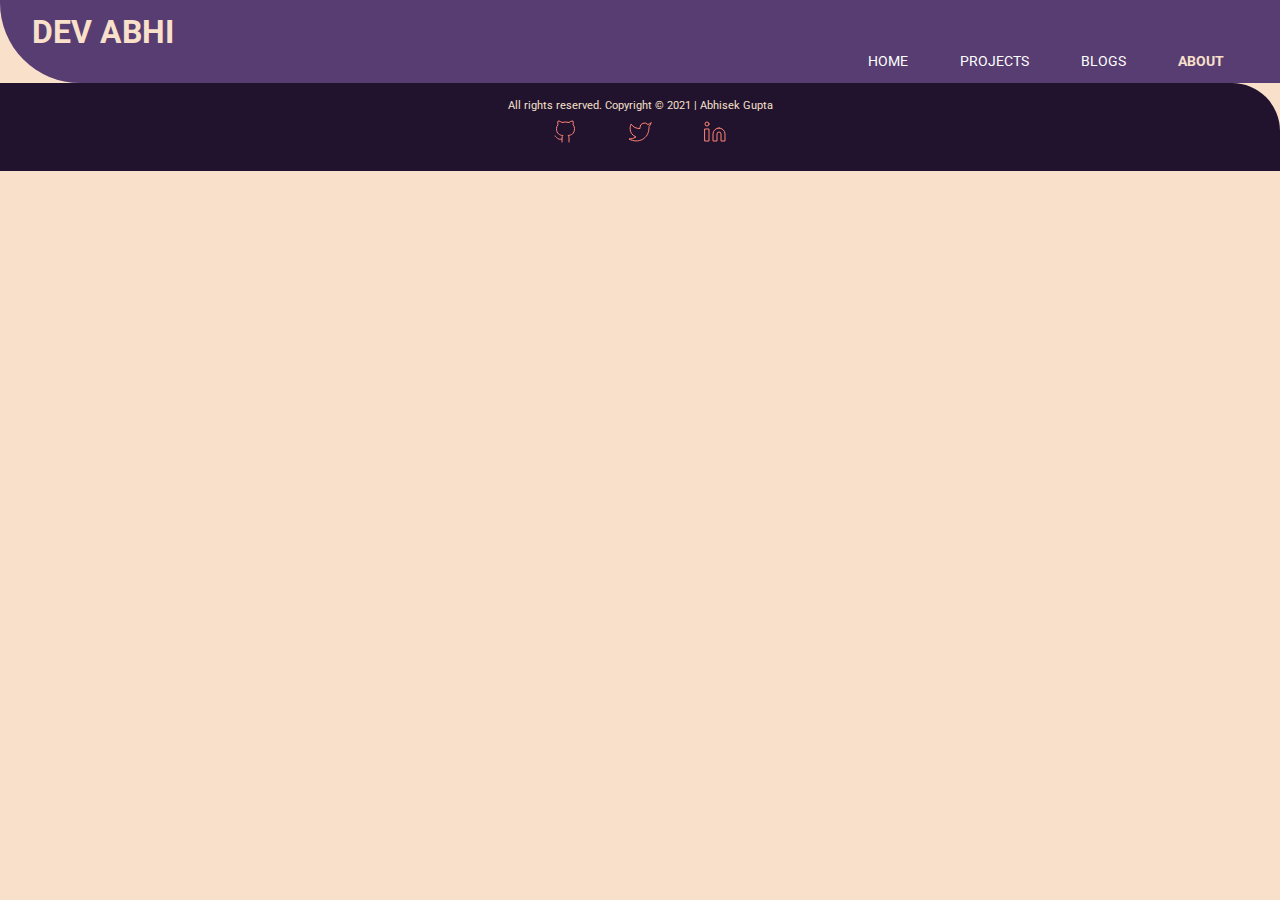
==== about.html @ a1730296 "feat: added multiple pages to site" ====
<!DOCTYPE html>
<html lang="en">
  <head>
    <meta charset="UTF-8" />
    <meta http-equiv="X-UA-Compatible" content="IE=edge" />
    <meta name="viewport" content="width=device-width, initial-scale=1.0" />
    <title>About | Abhisek Gupta</title>
    <link rel="stylesheet" href="style.css" />
  </head>
  <body>
    <!--Navbar-->
    <nav class="navigation container">
      <div class="nav-brand">DEV ABHI</div>
      <ul class="nav-pills">
        <li class="list-item-inline">
          <a href="/" class="link">Home</a>
        </li>
        <li class="list-item-inline">
          <a href="/projects.html" class="link">Projects</a>
        </li>
        <li class="list-item-inline">
          <a href="/blogs.html" class="link">Blogs</a>
        </li>
        <li class="list-item-inline">
          <a href="/about.html" class="link link-active">About</a>
        </li>
      </ul>
    </nav>
    <!--End of Navbar-->

    <!--Footer-->
    <footer class="footer">
      <div class="footer-header">
        All rights reserved. Copyright &copy; 2021 | Abhisek Gupta
      </div>
      <ul class="list-non-bullet">
        <li class="list-item-inline">
          <a
            href="https://github.com/abhisekgupta001"
            class="link"
            target="_blank"
          >
            <img class="social" src="/images/github.svg" alt=""
          /></a>
        </li>
        <li class="list-item-inline">
          <a href="https://twitter.com/dev_abhi_js" class="link" target="_blank"
            ><img class="social" src="/images/twitter.svg" alt=""
          /></a>
        </li>
        <li class="list-item-inline">
          <a
            href="https://www.linkedin.com/in/abhisek-gupta-7204101b2/"
            class="link"
            target="_blank"
            ><img class="social" src="/images/linkedin.svg" alt=""
          /></a>
        </li>
      </ul>
    </footer>
  </body>
</html>
---- style.css ----
@import url("https://fonts.googleapis.com/css2?family=Roboto:wght@400;700&display=swap");
:root {
  --primary-color: #583d72;
  --secondary-color: #ff8474;
  --light-color: #f8e0ca;
  --dark-footer: #21132e;
  --off-white: #ffc996;
}
* {
  margin: 0;
  padding: 0;
  box-sizing: border-box;
}
body {
  font-family: "Roboto", sans-serif;
  background-color: var(--light-color);
}
strong {
  font-weight: 700;
}

hr {
  margin: 1.2rem 0;
}

h1,
h2 {
  padding: 1rem 0;
}
/*container*/
.container {
  padding: 0 1rem;
}

.container-center {
  max-width: 1000px;
  margin: auto;
}

/*Links*/
.link {
  text-decoration: none;
  padding: 0.7rem 1rem;
}

.link-primary {
  margin-top: 1rem;
  background-color: var(--primary-color);
  color: #ffffff;
  border-radius: 0.4rem;
  border: 2px solid var(--primary-color);
}
.link-primary:hover {
  color: var(--primary-color);
  border-radius: 0.4rem;
  border: 2px solid var(--primary-color);
  background: transparent;
}

.link-secondary {
  color: var(--primary-color);
  border-radius: 0.4rem;
  border: 2px solid var(--primary-color);
}
.link-secondary:hover {
  background-color: var(--primary-color);
  color: #ffffff;
  border-radius: 0.4rem;
}

/*List*/
.list-non-bullet {
  list-style-type: none;
}

.list-item-inline {
  display: inline;
  padding: 0 0.5rem;
}

/*navigation*/
.navigation {
  margin: 0;
  background-color: var(--primary-color);
  padding: 0.8rem 2rem;
  border-bottom-left-radius: 5rem;
}
.nav-brand {
  color: var(--light-color);
  font-weight: bold;
  font-size: 2rem;
  text-align: left;
}
.navigation .nav-pills {
  text-align: right;
}
.navigation .link {
  color: #ffffff;
  text-transform: uppercase;
  font-size: 0.9rem;
}

.navigation .link-active {
  font-weight: bold;
  color: var(--light-color);
}

.navigation a:hover {
  color: var(--off-white);
}

/* header */
.hero {
  padding: 2rem 0;
  text-align: center;
}
.hero .hero-img {
  max-width: 600px;
  display: block;
  margin: 0 auto;
}
.hero .hero-heading {
  color: var(--dark-grey);
}

.hero-heading span {
  color: var(--primary-color);
}

/* section */
.section {
  padding: 4rem 2rem;
  text-align: center;
}

.section-off-white {
  background-color: var(--off-white);
}
.section p {
  margin-bottom: 2rem;
}
/*footer*/
.footer {
  text-align: center;
  background-color: var(--dark-footer);
  color: var(--light-color);
  padding: 1rem 1rem;
  border-top-right-radius: 3rem;
  font-size: 0.7rem;
}
.footer ul {
  margin: 0.5rem 1rem;
}

.footer li .social:hover {
  filter: opacity(0.5);
}
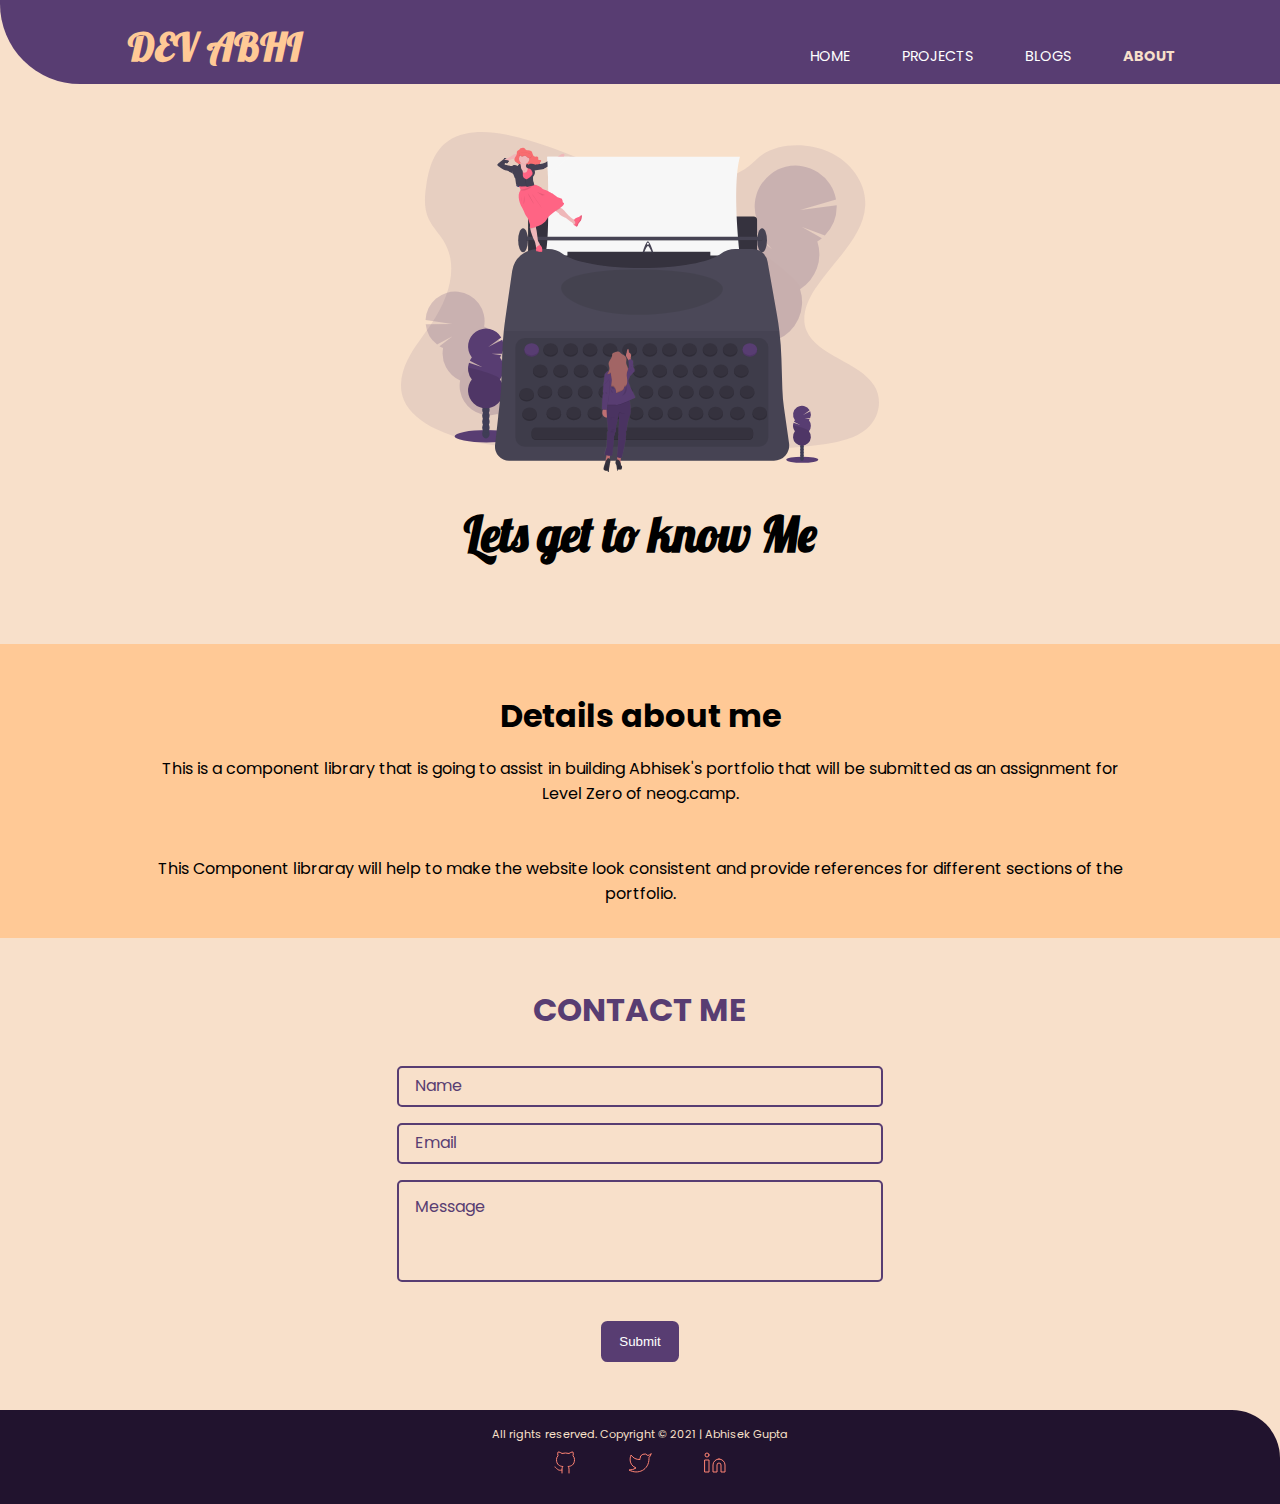
==== commit 95013032: "feat: added projects, blogs, about, contact form" ====
--- a/about.html
+++ b/about.html
@@ -27,6 +27,46 @@
       </ul>
     </nav>
     <!--End of Navbar-->
+
+    <header class="hero">
+      <img class="hero-img" src="images/hero-about.svg" alt="" />
+      <h1 class="hero-heading">Lets get to know Me</h1>
+    </header>
+    <section class="section about-me-details section-off-white">
+      <div class="container container-center">
+      <h1>Details about me</h1>
+      <p>
+        This is a component library that is going to assist in building Abhisek's
+        portfolio that will be submitted as an assignment for Level Zero of
+        neog.camp.
+      </p>
+      <br>
+      <br>
+      <p>
+        This Component libraray will help to make the website look consistent and
+        provide references for different sections of the portfolio.
+      </p>
+    </div>
+    </section>
+
+    <!--Contact Me-->
+    <section class="section conatiner">
+      <form name="contact" method="POST" data-netlify="true">
+        <h1>CONTACT ME</h2>
+        <div><input type="text" name="name" placeholder="Name" /><br /></div>
+        <div><input type="email" name="email" placeholder="Email" /><br /></div>
+        <div>
+          <textarea
+            name="message"
+            cols="35"
+            rows="5"
+            placeholder="Message"
+          ></textarea
+          ><br />
+        </div>
+        <button class="link link-primary">Submit</button>
+      </form>
+    </section>
 
     <!--Footer-->
     <footer class="footer">
--- a/style.css
+++ b/style.css
@@ -1,10 +1,11 @@
-@import url("https://fonts.googleapis.com/css2?family=Roboto:wght@400;700&display=swap");
+@import url("https://fonts.googleapis.com/css2?family=Lobster&family=Poppins:wght@300;400;700&display=swap");
 :root {
   --primary-color: #583d72;
   --secondary-color: #ff8474;
   --light-color: #f8e0ca;
   --dark-footer: #21132e;
   --off-white: #ffc996;
+  --placeholder-color: #291938;
 }
 * {
   margin: 0;
@@ -12,7 +13,7 @@
   box-sizing: border-box;
 }
 body {
-  font-family: "Roboto", sans-serif;
+  font-family: "Poppins", sans-serif;
   background-color: var(--light-color);
 }
 strong {
@@ -41,31 +42,37 @@
 .link {
   text-decoration: none;
   padding: 0.7rem 1rem;
+  cursor: pointer;
 }
 
 .link-primary {
-  margin-top: 1rem;
+  margin: 1rem 1rem;
   background-color: var(--primary-color);
   color: #ffffff;
   border-radius: 0.4rem;
   border: 2px solid var(--primary-color);
+  display: inline-block;
 }
 .link-primary:hover {
   color: var(--primary-color);
   border-radius: 0.4rem;
   border: 2px solid var(--primary-color);
   background: transparent;
+  display: inline-block;
 }
 
 .link-secondary {
-  color: var(--primary-color);
-  border-radius: 0.4rem;
-  border: 2px solid var(--primary-color);
+  margin: 1rem 1rem;
+  color: var(--primary-color);
+  border-radius: 0.4rem;
+  border: 2px solid var(--primary-color);
+  display: inline-block;
 }
 .link-secondary:hover {
   background-color: var(--primary-color);
   color: #ffffff;
   border-radius: 0.4rem;
+  display: inline-block;
 }
 
 /*List*/
@@ -78,6 +85,19 @@
   padding: 0 0.5rem;
 }
 
+.tech-list {
+  list-style: none;
+  color: var(--placeholder-color);
+  font-weight: 300;
+}
+
+.tech-list li {
+  display: inline-block;
+  background-color: #f7af6c;
+  padding: 0.4rem 0.4rem;
+  border-radius: 5px;
+  margin: 1rem 0.2rem;
+}
 /*navigation*/
 .navigation {
   margin: 0;
@@ -86,13 +106,19 @@
   border-bottom-left-radius: 5rem;
 }
 .nav-brand {
-  color: var(--light-color);
+  color: var(--off-white);
   font-weight: bold;
-  font-size: 2rem;
+  font-size: 2.5rem;
   text-align: left;
+  padding: 0.5rem 0 0 1rem;
+  font-family: "Lobster", sans-serif;
+  display: inline-block;
+  margin-left: 5rem;
 }
 .navigation .nav-pills {
   text-align: right;
+  display: inline-block;
+  margin-left: 30rem;
 }
 .navigation .link {
   color: #ffffff;
@@ -111,16 +137,20 @@
 
 /* header */
 .hero {
-  padding: 2rem 0;
+  padding: 3rem 0;
   text-align: center;
 }
 .hero .hero-img {
   max-width: 600px;
+  height: 340px;
   display: block;
   margin: 0 auto;
 }
 .hero .hero-heading {
   color: var(--dark-grey);
+  font-size: 3rem;
+  margin: 1rem 0;
+  font-family: "Lobster", sans-serif;
 }
 
 .hero-heading span {
@@ -129,16 +159,15 @@
 
 /* section */
 .section {
-  padding: 4rem 2rem;
-  text-align: center;
+  padding: 2rem 2rem;
+  text-align: center;
+  min-height: 200px;
 }
 
 .section-off-white {
   background-color: var(--off-white);
 }
-.section p {
-  margin-bottom: 2rem;
-}
+
 /*footer*/
 .footer {
   text-align: center;
@@ -155,3 +184,42 @@
 .footer li .social:hover {
   filter: opacity(0.5);
 }
+
+/*Project*/
+.project-list-item {
+  text-align: center;
+}
+.project-list-item li {
+  padding: 2rem 0;
+}
+
+/*contact*/
+.section form div {
+  margin: 1rem 0;
+}
+
+form h1 {
+  color: var(--primary-color);
+  text-transform: uppercase;
+}
+
+.section input[type="text"],
+.section input[type="email"],
+.section textarea {
+  width: 40%;
+  padding: 0.7rem 1rem;
+  outline: none;
+  border: 2px solid var(--primary-color);
+  border-radius: 5px;
+  box-sizing: border-box;
+  background-color: var(--light-color);
+  color: var(--placeholder-color);
+  resize: none;
+}
+.section input[type="text"]::placeholder,
+.section input[type="email"]::placeholder,
+.section textarea::placeholder {
+  color: var(--primary-color);
+  font-size: 1rem;
+  font-family: "Poppins", sans-serif;
+}
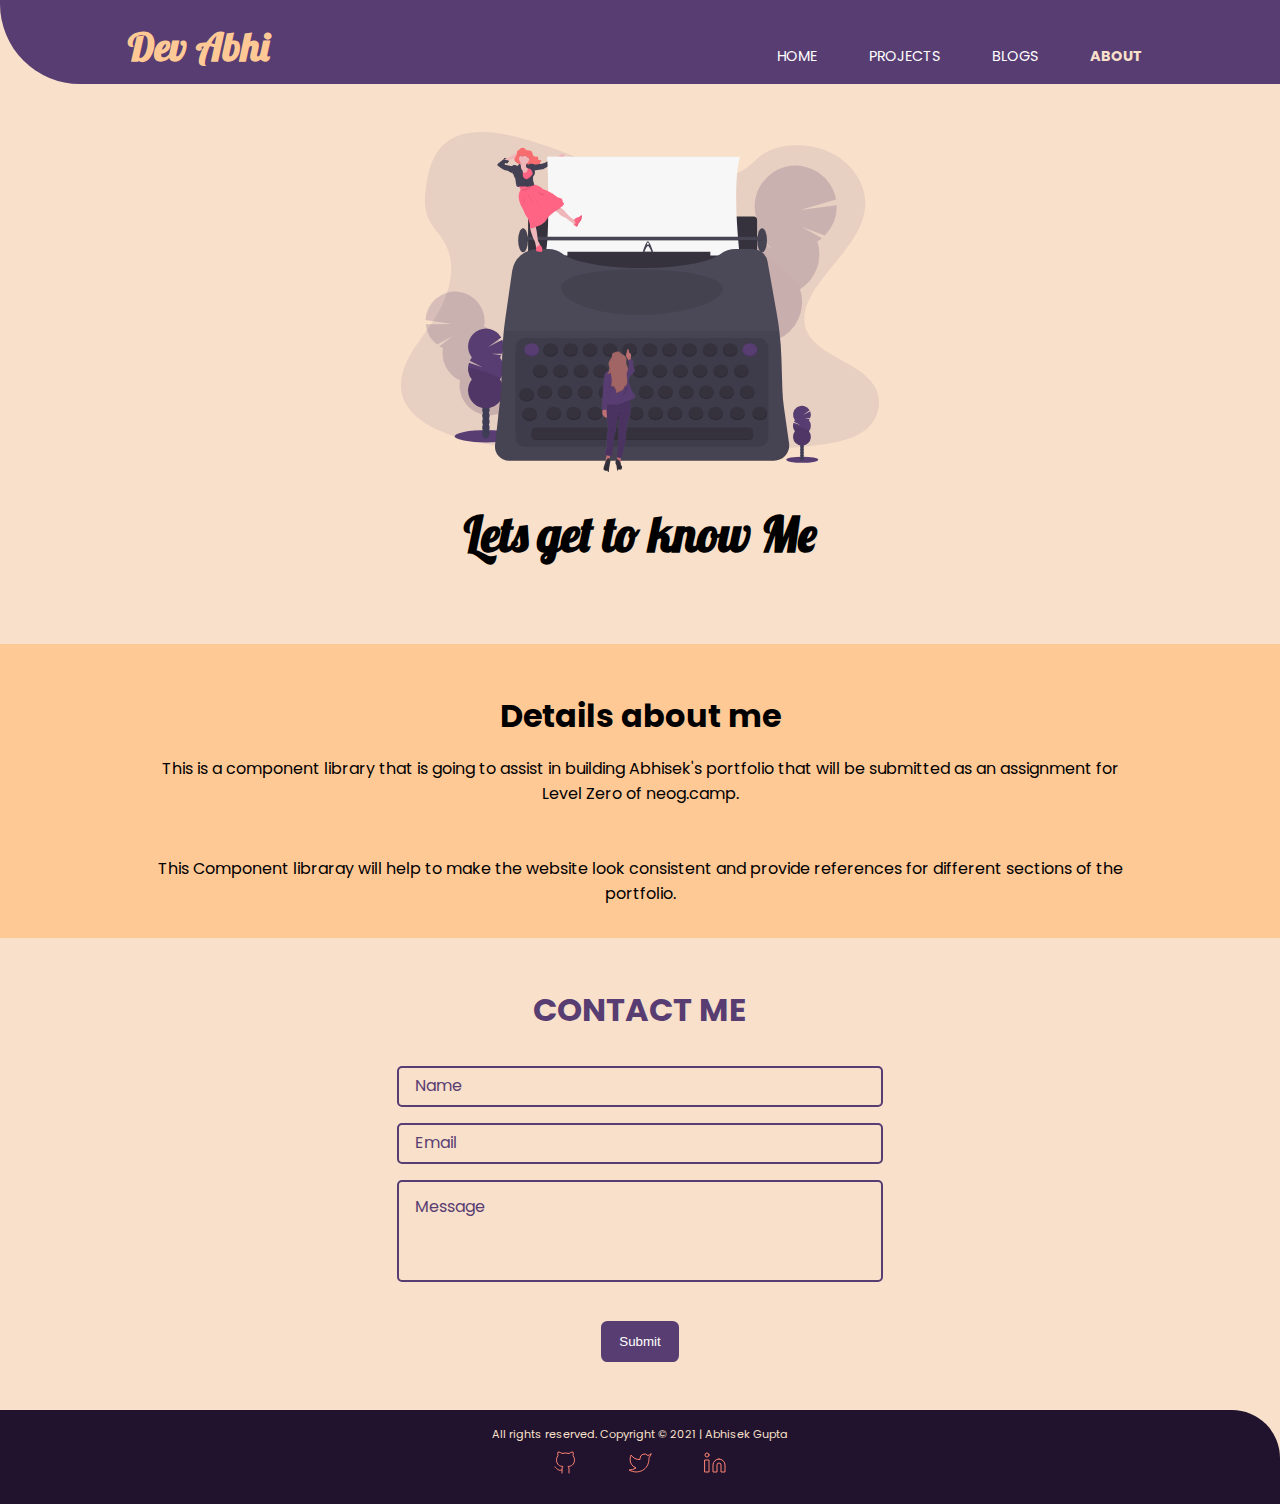
==== commit d543fb71: "style: made the site responsive" ====
--- a/about.html
+++ b/about.html
@@ -10,7 +10,7 @@
   <body>
     <!--Navbar-->
     <nav class="navigation container">
-      <div class="nav-brand">DEV ABHI</div>
+      <div class="nav-brand">Dev Abhi</div>
       <ul class="nav-pills">
         <li class="list-item-inline">
           <a href="/" class="link">Home</a>
--- a/style.css
+++ b/style.css
@@ -104,6 +104,7 @@
   background-color: var(--primary-color);
   padding: 0.8rem 2rem;
   border-bottom-left-radius: 5rem;
+  width: 100%;
 }
 .nav-brand {
   color: var(--off-white);
@@ -223,3 +224,77 @@
   font-size: 1rem;
   font-family: "Poppins", sans-serif;
 }
+
+@media only screen and (max-width: 600px) {
+  .navigation {
+    overflow: hidden;
+    text-align: center;
+    border-bottom-left-radius: 2rem;
+    border-bottom-right-radius: 2rem;
+    position: fixed;
+  }
+  .nav-brand {
+    text-align: center;
+    display: block;
+    margin: 0 auto;
+  }
+  .navigation .nav-pills {
+    display: inline-block;
+    margin: 0 auto;
+  }
+
+  .navigation .link {
+    padding: 0 0.2rem;
+  }
+  .hero .hero-img {
+    width: 300px;
+    max-width: 400px;
+    height: 340px;
+    display: block;
+    margin: 0 auto;
+  }
+  .hero .hero-heading {
+    font-size: 2rem;
+    margin: 0.5rem 0;
+  }
+  .section input[type="text"],
+  .section input[type="email"],
+  .section textarea {
+    width: 80%;
+  }
+  .footer {
+    border-top-right-radius: 2rem;
+    border-top-left-radius: 2rem;
+  }
+}
+
+@media only screen and (max-width: 1080px) {
+  .navigation {
+    border-bottom-left-radius: 2rem;
+    border-bottom-right-radius: 2rem;
+    text-align: center;
+    overflow: hidden;
+  }
+  .nav-brand {
+    text-align: center;
+    display: block;
+    margin: 0 auto;
+  }
+  .navigation .nav-pills {
+    display: inline-block;
+    margin: 0 auto;
+  }
+
+  .navigation .link {
+    padding: 0 0.2rem;
+  }
+  .section input[type="text"],
+  .section input[type="email"],
+  .section textarea {
+    width: 80%;
+  }
+  .footer {
+    border-top-right-radius: 2rem;
+    border-top-left-radius: 2rem;
+  }
+}
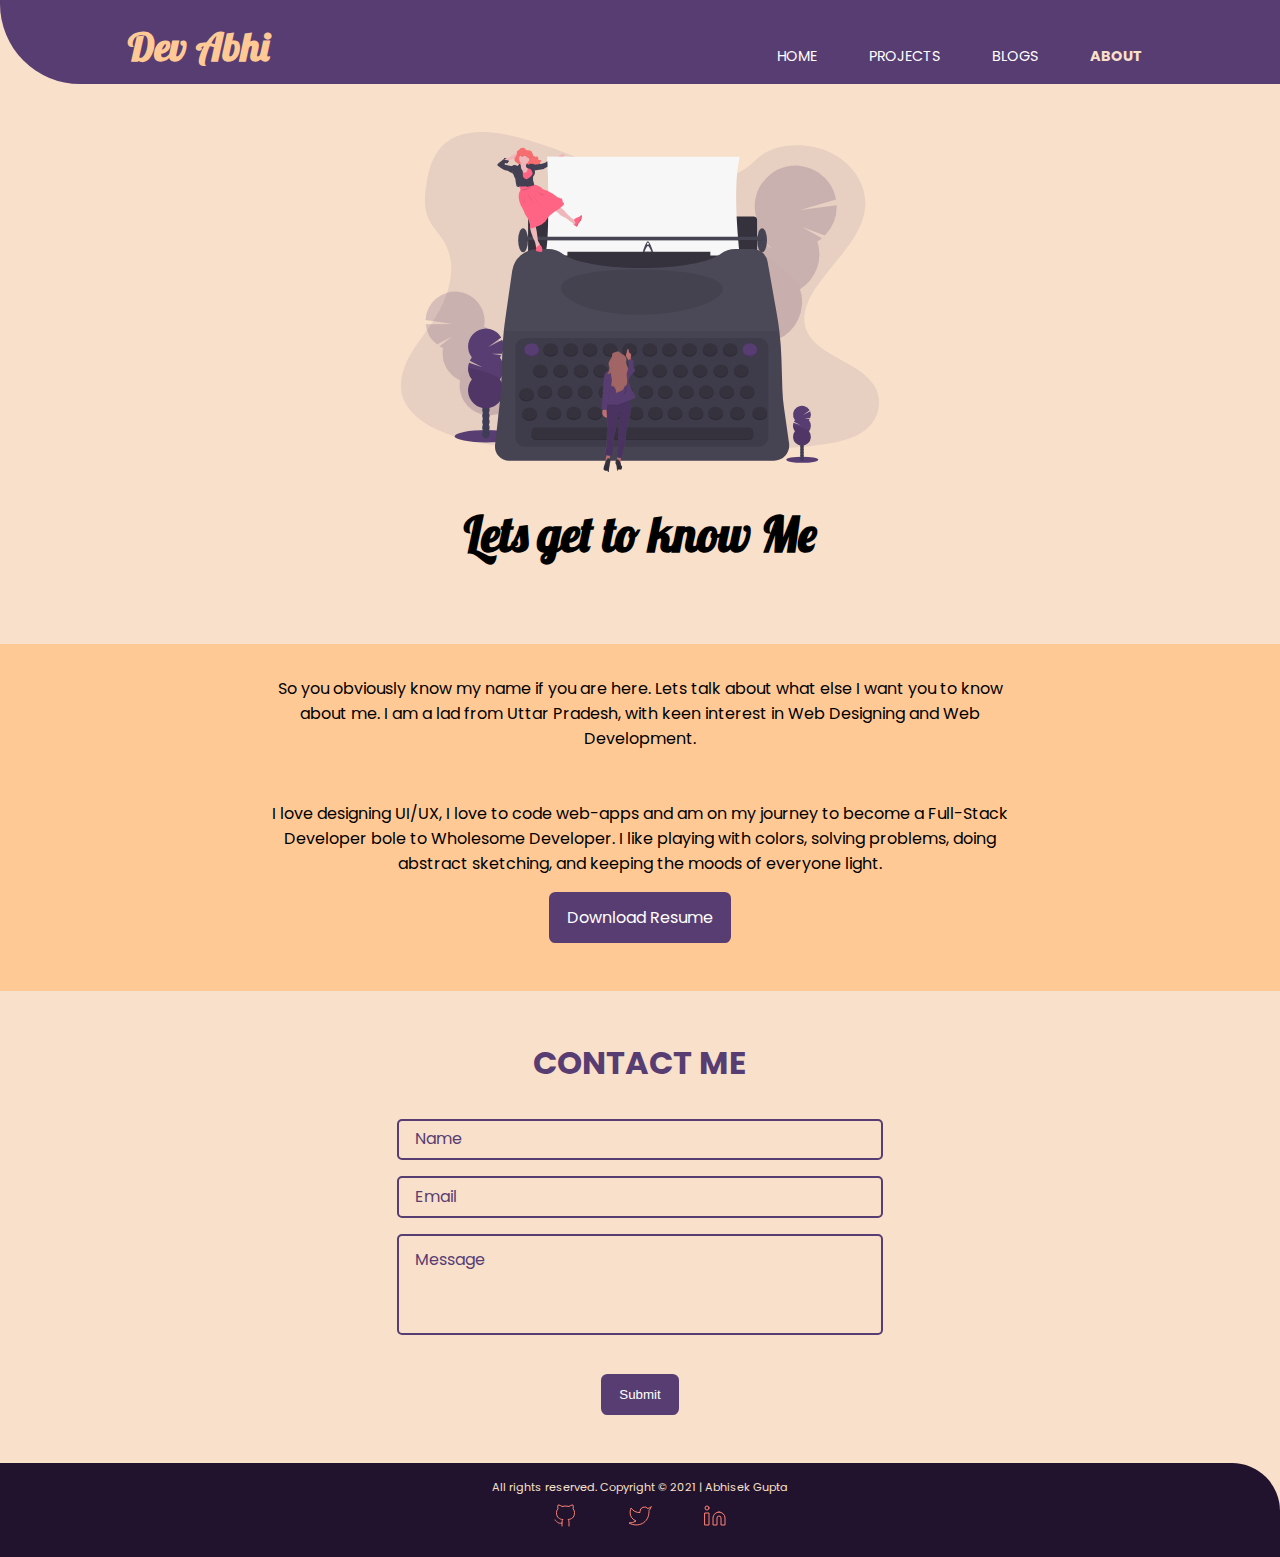
==== commit e008c0a4: "doc:updated about section" ====
--- a/about.html
+++ b/about.html
@@ -34,18 +34,17 @@
     </header>
     <section class="section about-me-details section-off-white">
       <div class="container container-center">
-      <h1>Details about me</h1>
       <p>
-        This is a component library that is going to assist in building Abhisek's
-        portfolio that will be submitted as an assignment for Level Zero of
-        neog.camp.
-      </p>
-      <br>
-      <br>
-      <p>
-        This Component libraray will help to make the website look consistent and
-        provide references for different sections of the portfolio.
-      </p>
+        So you obviously know my name if you are here. Lets talk about what else I want you to know about me.
+        I am a lad from Uttar Pradesh, with keen interest in Web Designing and Web Development.
+        </p>
+        <br>
+        <br>
+        <p>
+          I love designing UI/UX, I love to code web-apps and am on my journey to become a Full-Stack Developer bole to Wholesome Developer.
+          I like playing with colors, solving problems, doing abstract sketching, and keeping the moods of everyone light.
+        </p> 
+        <a href="" class="link link-primary" download="Abhisek_Gupta_resume.pdf">Download Resume</a>
     </div>
     </section>
 
--- a/style.css
+++ b/style.css
@@ -34,7 +34,7 @@
 }
 
 .container-center {
-  max-width: 1000px;
+  max-width: 800px;
   margin: auto;
 }
 
@@ -52,6 +52,7 @@
   border-radius: 0.4rem;
   border: 2px solid var(--primary-color);
   display: inline-block;
+  transition: all 0.3s ease-in;
 }
 .link-primary:hover {
   color: var(--primary-color);
@@ -67,6 +68,7 @@
   border-radius: 0.4rem;
   border: 2px solid var(--primary-color);
   display: inline-block;
+  transition: all 0.3s ease-in;
 }
 .link-secondary:hover {
   background-color: var(--primary-color);
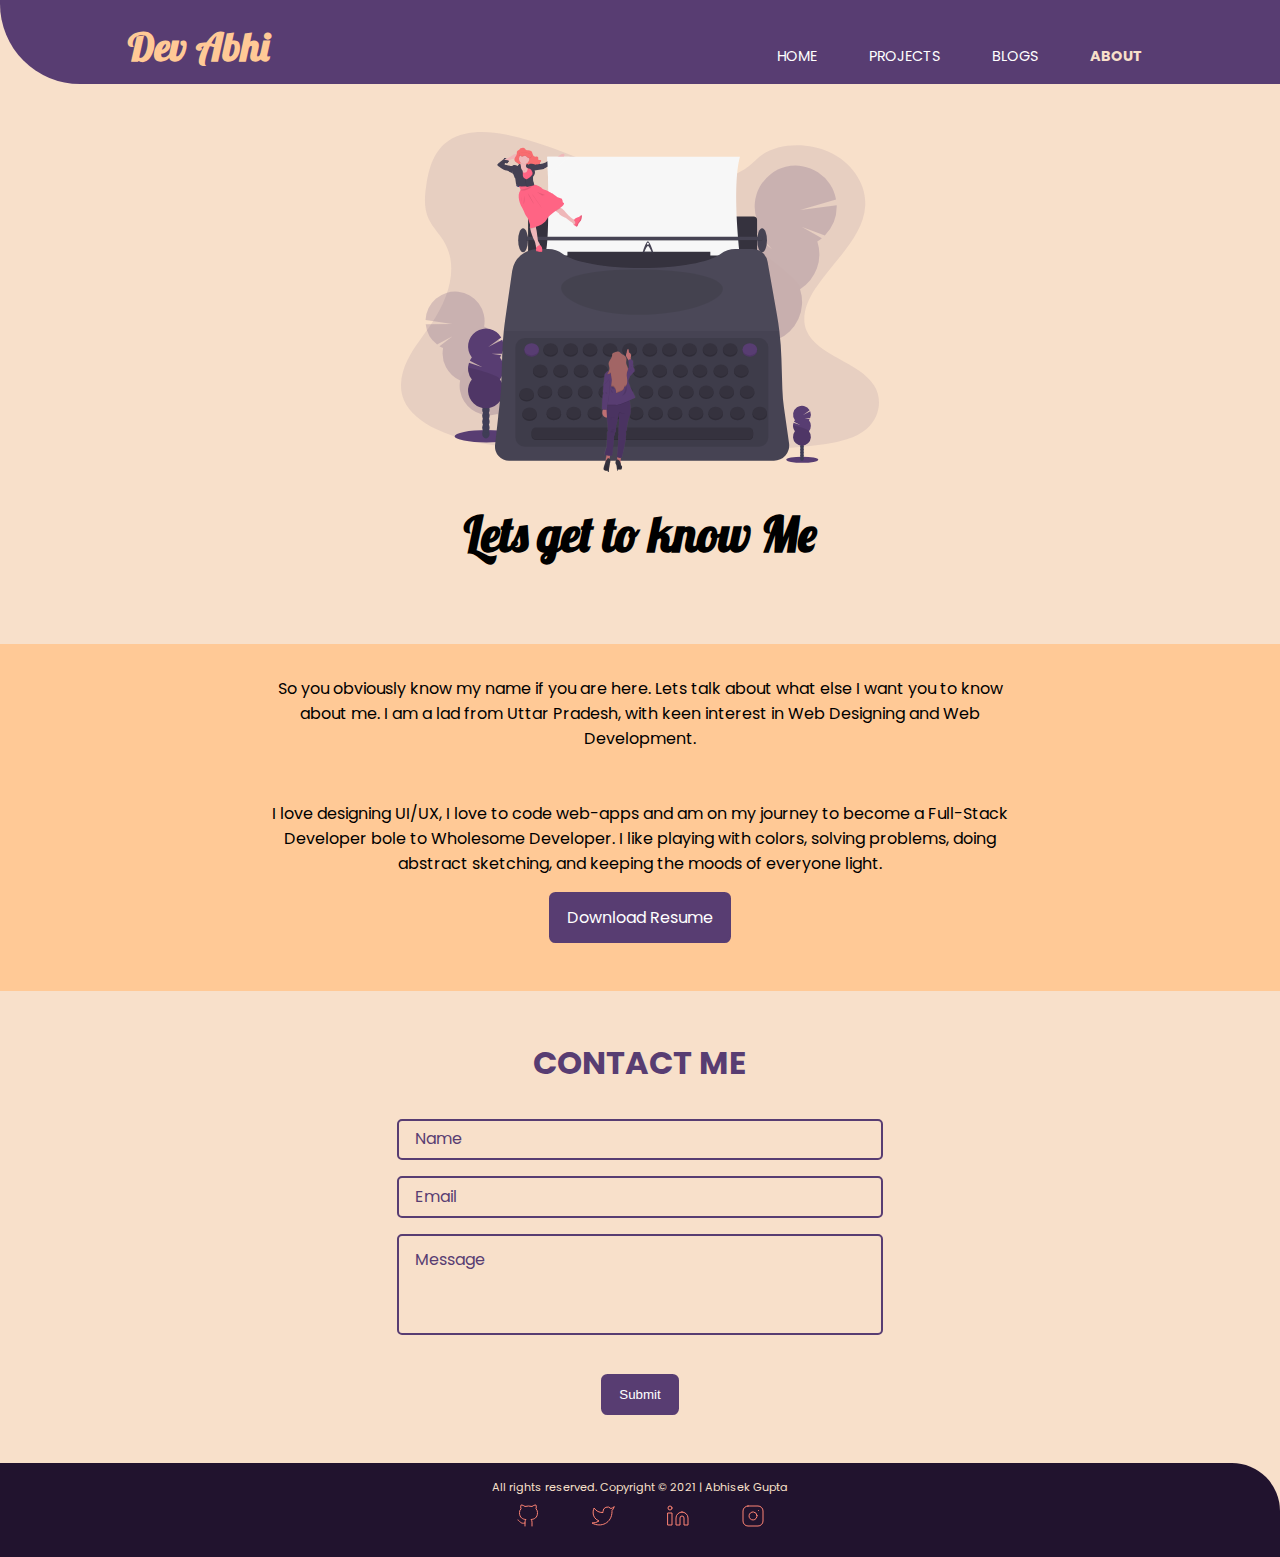
==== commit cb8a423b: "doc: added instagram social link" ====
--- a/about.html
+++ b/about.html
@@ -95,6 +95,11 @@
             ><img class="social" src="/images/linkedin.svg" alt=""
           /></a>
         </li>
+        <li class="list-item-inline">
+          <a href="https://www.instagram.com/its.abhi.shake/" class="link" target="_blank"
+            ><img class="social" src="/images/instagram.svg" alt=""
+          /></a>
+        </li>
       </ul>
     </footer>
   </body>
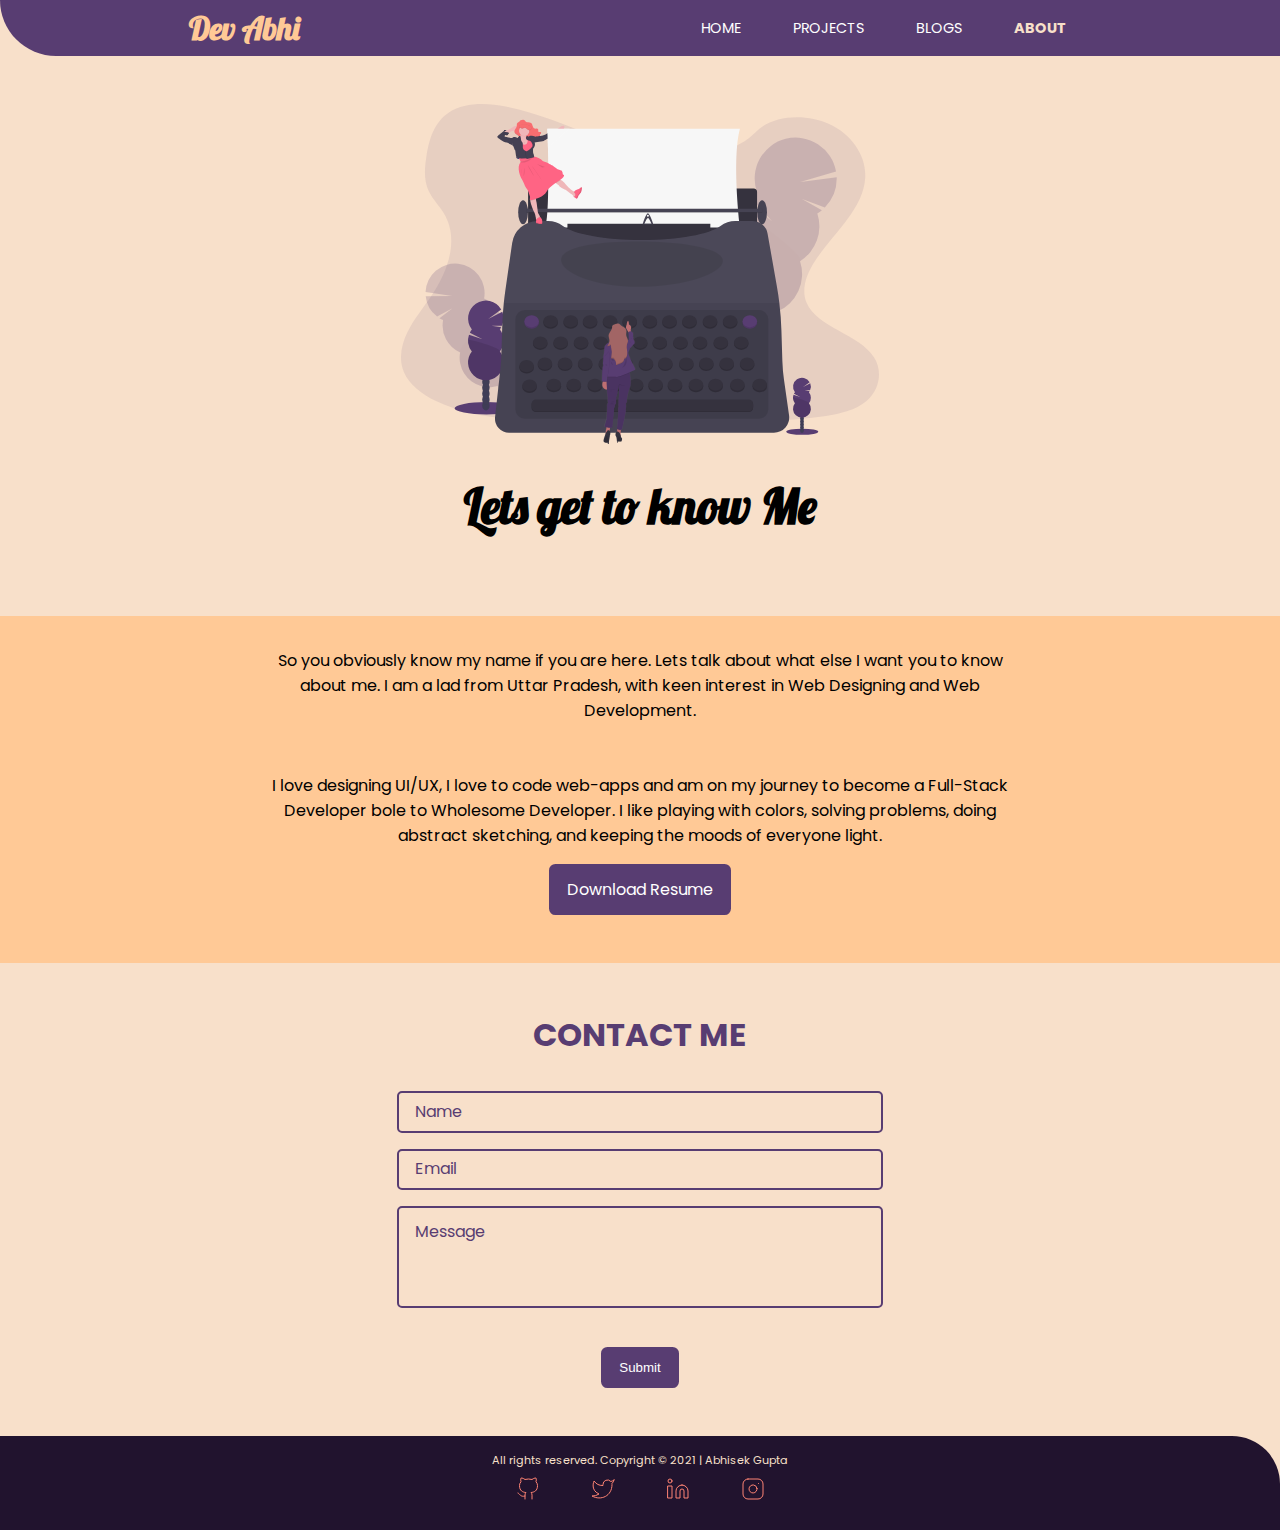
==== commit 630de6fc: "style: changed hero used flex made responsive" ====
--- a/about.html
+++ b/about.html
@@ -44,7 +44,7 @@
           I love designing UI/UX, I love to code web-apps and am on my journey to become a Full-Stack Developer bole to Wholesome Developer.
           I like playing with colors, solving problems, doing abstract sketching, and keeping the moods of everyone light.
         </p> 
-        <a href="" class="link link-primary" download="Abhisek_Gupta_resume.pdf">Download Resume</a>
+        <a href="/blogs/Abhisek_Gupta_resume.pdf" class="link link-primary" download="Abhisek_Gupta_resume.pdf">Download Resume</a>
     </div>
     </section>
 
--- a/style.css
+++ b/style.css
@@ -15,6 +15,7 @@
 body {
   font-family: "Poppins", sans-serif;
   background-color: var(--light-color);
+  scroll-behavior: smooth;
 }
 strong {
   font-weight: 700;
@@ -102,26 +103,19 @@
 }
 /*navigation*/
 .navigation {
-  margin: 0;
+  padding: 0.5rem 0;
+  border-bottom-left-radius: 5rem;
+  min-width: 100%;
   background-color: var(--primary-color);
-  padding: 0.8rem 2rem;
-  border-bottom-left-radius: 5rem;
-  width: 100%;
+  display: flex;
+  justify-content: space-around;
+  align-items: center;
 }
 .nav-brand {
   color: var(--off-white);
   font-weight: bold;
-  font-size: 2.5rem;
-  text-align: left;
-  padding: 0.5rem 0 0 1rem;
+  font-size: 2rem;
   font-family: "Lobster", sans-serif;
-  display: inline-block;
-  margin-left: 5rem;
-}
-.navigation .nav-pills {
-  text-align: right;
-  display: inline-block;
-  margin-left: 30rem;
 }
 .navigation .link {
   color: #ffffff;
@@ -139,6 +133,37 @@
 }
 
 /* header */
+.top-content {
+  margin-top: -3rem;
+  display: flex;
+  align-items: center;
+  justify-content: space-around;
+}
+.hero-info {
+  display: flex;
+  flex-direction: column;
+  align-items: start;
+}
+.hero-info > h1,
+.hero-info > h2 {
+  padding: 0;
+  margin: 0;
+}
+.hero-info > h2 {
+  font-weight: 400;
+  font-size: 2rem;
+  margin: 0 0 0 1rem;
+}
+.hero-greet {
+  margin: 0 0 -1rem 0rem;
+}
+
+.hero-name {
+  color: var(--dark-grey);
+  font-size: 5rem;
+  font-family: "Lobster", sans-serif;
+}
+
 .hero {
   padding: 3rem 0;
   text-align: center;
@@ -148,6 +173,9 @@
   height: 340px;
   display: block;
   margin: 0 auto;
+}
+#main-image {
+  width: 450px;
 }
 .hero .hero-heading {
   color: var(--dark-grey);
@@ -229,25 +257,34 @@
 
 @media only screen and (max-width: 600px) {
   .navigation {
-    overflow: hidden;
-    text-align: center;
+    flex-direction: column;
+    justify-content: center;
+    gap: 0.2rem;
     border-bottom-left-radius: 2rem;
     border-bottom-right-radius: 2rem;
-    position: fixed;
   }
   .nav-brand {
     text-align: center;
-    display: block;
     margin: 0 auto;
   }
   .navigation .nav-pills {
-    display: inline-block;
     margin: 0 auto;
   }
 
   .navigation .link {
     padding: 0 0.2rem;
   }
+  .top-content {
+    flex-direction: column-reverse;
+  }
+  #main-image {
+    width: 350px;
+    margin-left: 4rem;
+  }
+  .hero-info {
+    align-items: center;
+  }
+
   .hero .hero-img {
     width: 300px;
     max-width: 400px;
@@ -270,13 +307,7 @@
   }
 }
 
-@media only screen and (max-width: 1080px) {
-  .navigation {
-    border-bottom-left-radius: 2rem;
-    border-bottom-right-radius: 2rem;
-    text-align: center;
-    overflow: hidden;
-  }
+/* @media only screen and (max-width: 1080px) {
   .nav-brand {
     text-align: center;
     display: block;
@@ -299,4 +330,4 @@
     border-top-right-radius: 2rem;
     border-top-left-radius: 2rem;
   }
-}
+} */
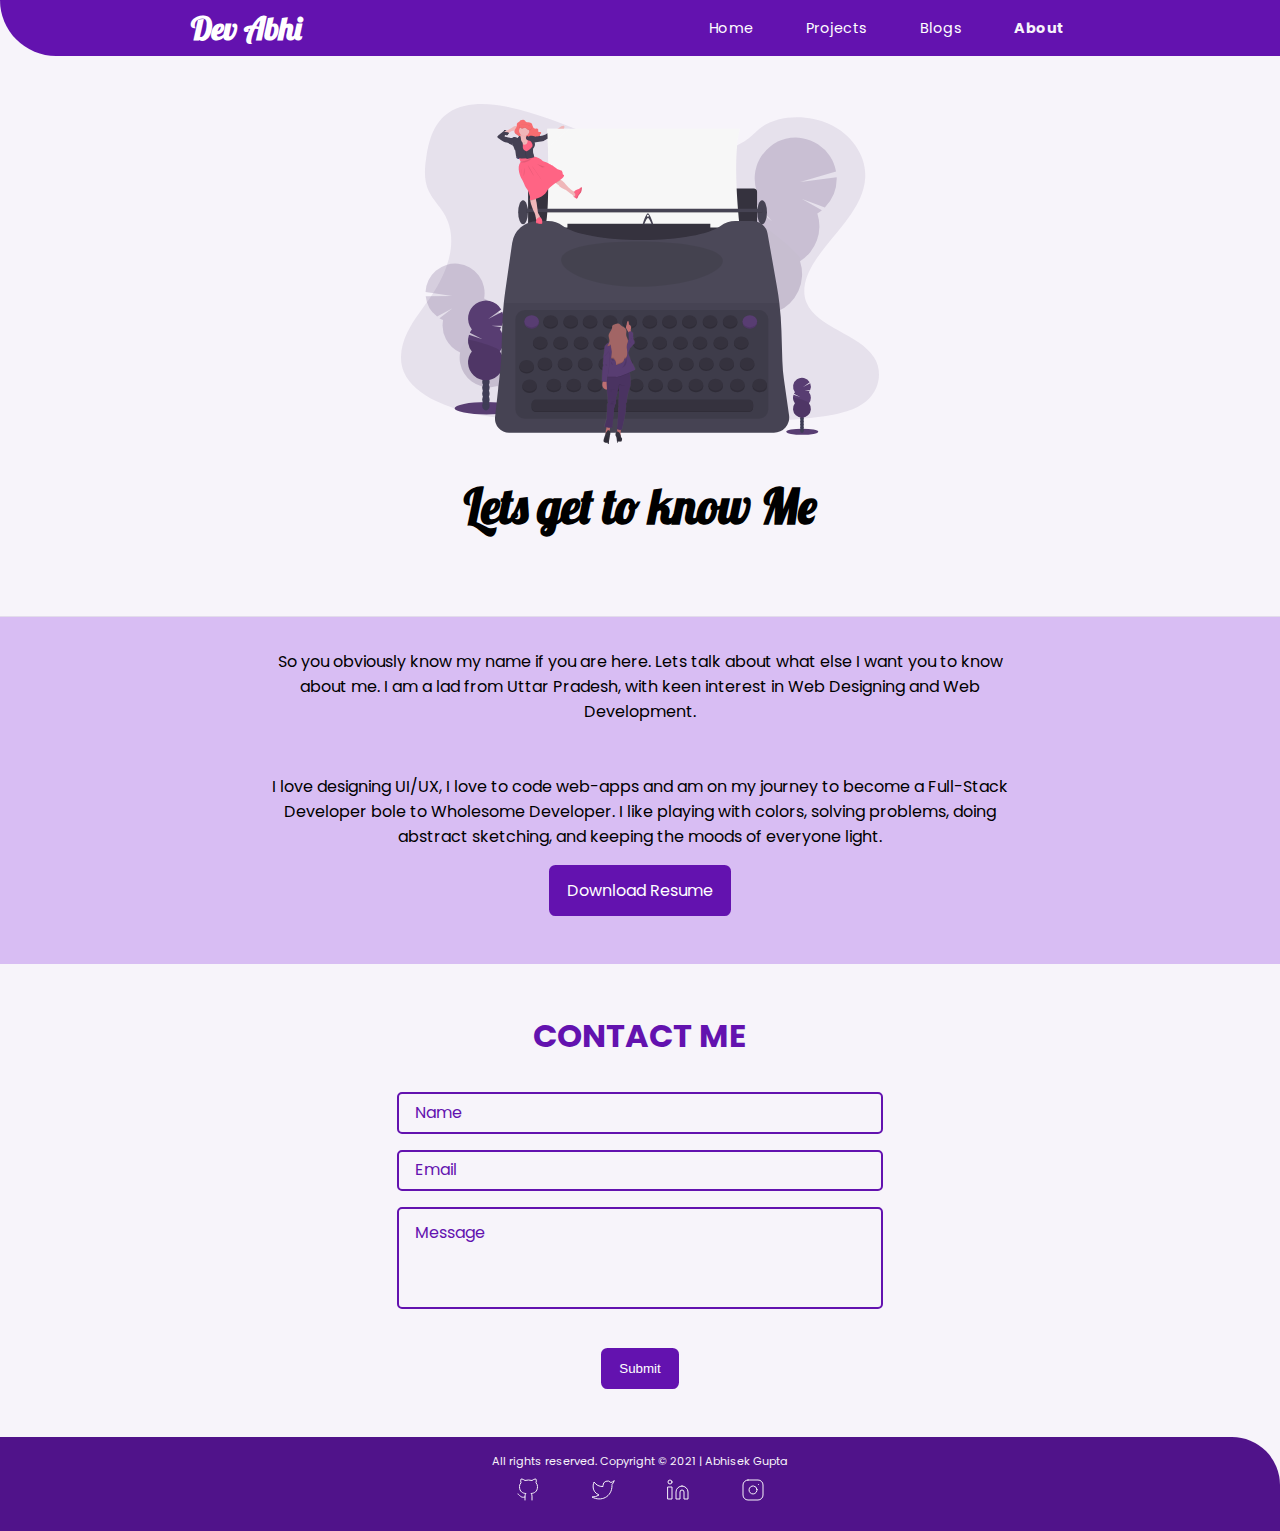
==== commit a1c5d555: "added favicon" ====
--- a/about.html
+++ b/about.html
@@ -4,6 +4,7 @@
     <meta charset="UTF-8" />
     <meta http-equiv="X-UA-Compatible" content="IE=edge" />
     <meta name="viewport" content="width=device-width, initial-scale=1.0" />
+    <link rel="shortcut icon" href="/images/favicon-32x32.png" type="image/x-icon">
     <title>About | Abhisek Gupta</title>
     <link rel="stylesheet" href="style.css" />
   </head>
--- a/style.css
+++ b/style.css
@@ -1,10 +1,11 @@
 @import url("https://fonts.googleapis.com/css2?family=Lobster&family=Poppins:wght@300;400;700&display=swap");
 :root {
-  --primary-color: #583d72;
-  --secondary-color: #ff8474;
-  --light-color: #f8e0ca;
-  --dark-footer: #21132e;
-  --off-white: #ffc996;
+  /* --primary-color: #583d72; */
+  --primary-color: #6312af;
+  --secondary-color: #be75f7;
+  --light-color: #f7f4fa;
+  --dark-footer: #50138a;
+  --off-white: #d8bdf3;
   --placeholder-color: #291938;
 }
 * {
@@ -96,7 +97,7 @@
 
 .tech-list li {
   display: inline-block;
-  background-color: #f7af6c;
+  background-color: #f7f4fa;
   padding: 0.4rem 0.4rem;
   border-radius: 5px;
   margin: 1rem 0.2rem;
@@ -112,14 +113,15 @@
   align-items: center;
 }
 .nav-brand {
-  color: var(--off-white);
+  color: #ffffff;
   font-weight: bold;
   font-size: 2rem;
   font-family: "Lobster", sans-serif;
 }
 .navigation .link {
   color: #ffffff;
-  text-transform: uppercase;
+  text-transform: capitalize;
+  letter-spacing: 0.5px;
   font-size: 0.9rem;
 }
 
@@ -162,11 +164,15 @@
   color: var(--dark-grey);
   font-size: 5rem;
   font-family: "Lobster", sans-serif;
+  background: -webkit-linear-gradient(#be75f7, #3d0a6d);
+  -webkit-background-clip: text;
+  -webkit-text-fill-color: transparent;
 }
 
 .hero {
   padding: 3rem 0;
   text-align: center;
+  border-bottom: 1px solid hsla(271, 83%, 23%, 0.1);
 }
 .hero .hero-img {
   max-width: 600px;
@@ -174,6 +180,7 @@
   display: block;
   margin: 0 auto;
 }
+
 #main-image {
   width: 450px;
 }
@@ -188,6 +195,11 @@
   color: var(--primary-color);
 }
 
+.cta > a {
+  margin-right: 0rem;
+  padding: 0.5rem 1.5rem;
+}
+
 /* section */
 .section {
   padding: 2rem 2rem;
@@ -197,6 +209,59 @@
 
 .section-off-white {
   background-color: var(--off-white);
+}
+
+/* project cards */
+.project-cards {
+  display: flex;
+  align-items: center;
+  justify-content: space-evenly;
+  gap: 2rem;
+  margin: 3rem 0;
+}
+.project-card {
+  border: none;
+  border-radius: 10px;
+  box-shadow: 0 2px 5px 2px rgba(0, 0, 0, 0.2);
+  padding: 0.5rem;
+}
+.project-card:hover {
+  box-shadow: 0 8px 15px rgba(0, 0, 0, 0.2);
+}
+.project-btn {
+  display: flex;
+  justify-content: center;
+  align-items: center;
+  gap: 0;
+}
+.project-img {
+  width: 360px;
+  margin-top: 0.5rem;
+  border-radius: 10px;
+}
+
+/* blog cards */
+.blog-cards {
+  display: flex;
+  align-items: center;
+  justify-content: space-evenly;
+  gap: 2rem;
+  margin: 3rem 0;
+}
+.blog-card {
+  border: none;
+  border-radius: 10px;
+  box-shadow: 0 2px 5px 2px rgba(0, 0, 0, 0.2);
+  padding: 0.5rem;
+}
+.blog-card:hover {
+  box-shadow: 0 8px 15px rgba(0, 0, 0, 0.2);
+}
+
+.blog-img {
+  width: 360px;
+  margin-top: 0.5rem;
+  border-radius: 10px;
 }
 
 /*footer*/
@@ -262,6 +327,9 @@
     gap: 0.2rem;
     border-bottom-left-radius: 2rem;
     border-bottom-right-radius: 2rem;
+    position: fixed;
+    left: 0;
+    top: 0;
   }
   .nav-brand {
     text-align: center;
@@ -285,6 +353,9 @@
     align-items: center;
   }
 
+  .hero {
+    padding-top: 7rem;
+  }
   .hero .hero-img {
     width: 300px;
     max-width: 400px;
@@ -305,29 +376,11 @@
     border-top-right-radius: 2rem;
     border-top-left-radius: 2rem;
   }
-}
-
-/* @media only screen and (max-width: 1080px) {
-  .nav-brand {
-    text-align: center;
-    display: block;
-    margin: 0 auto;
-  }
-  .navigation .nav-pills {
-    display: inline-block;
-    margin: 0 auto;
-  }
-
-  .navigation .link {
-    padding: 0 0.2rem;
-  }
-  .section input[type="text"],
-  .section input[type="email"],
-  .section textarea {
-    width: 80%;
-  }
-  .footer {
-    border-top-right-radius: 2rem;
-    border-top-left-radius: 2rem;
-  }
-} */
+
+  .project-cards {
+    flex-direction: column;
+  }
+  .blog-cards {
+    flex-direction: column;
+  }
+}
